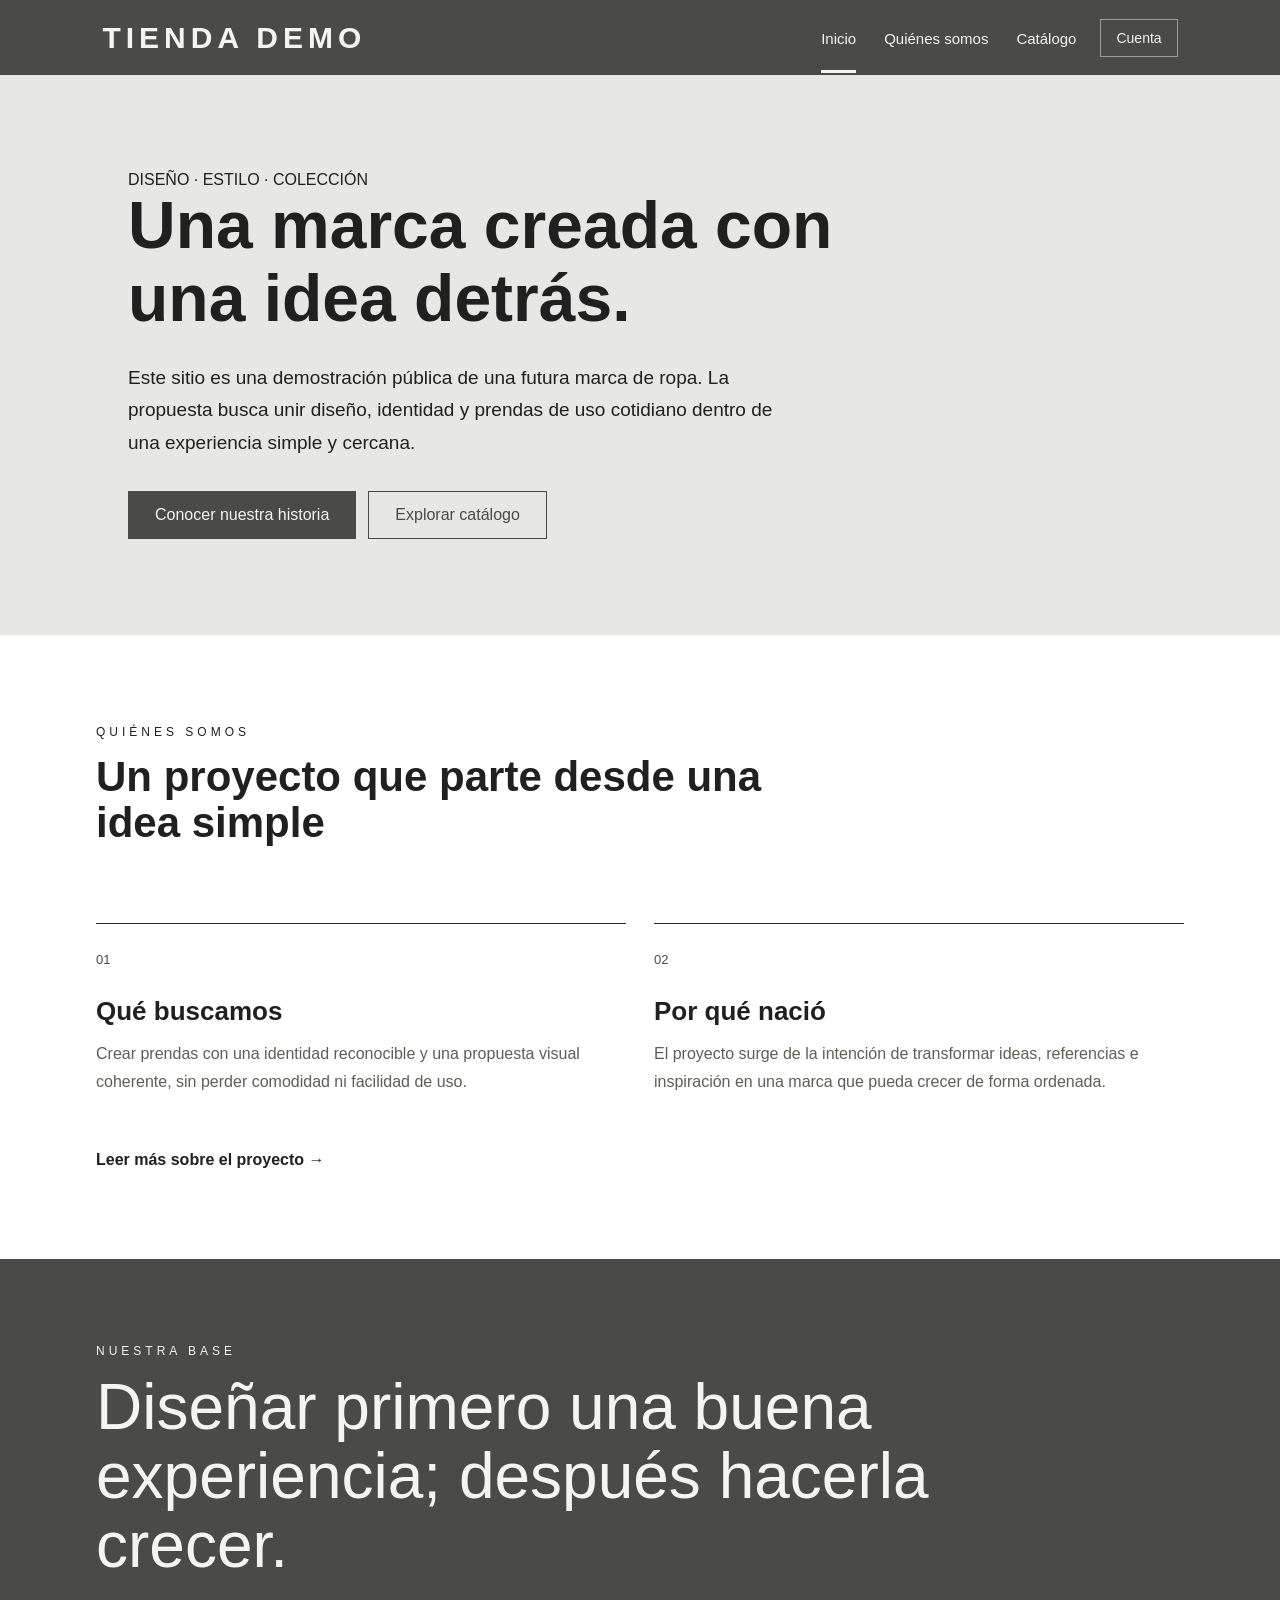
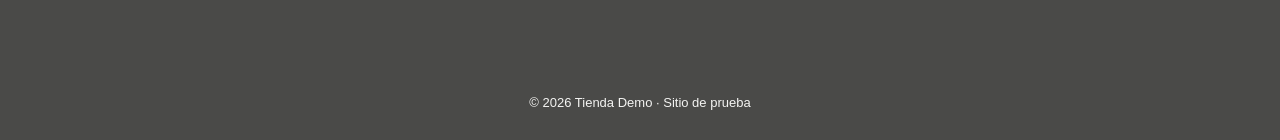
==== index.html @ c6c9c7ad "Initial commit" ====
<!DOCTYPE html>
<html lang="es">
<head>
    <meta charset="UTF-8">
    <meta name="viewport" content="width=device-width, initial-scale=1.0">
    <title>Tienda Demo | Inicio</title>
    <link rel="stylesheet" href="css/styles.css?v=20260929-3">
</head>
<body>

    <header class="header">
        <a class="logo" href="index.html">TIENDA DEMO</a>

        <div class="header-derecha">
            <nav class="nav" aria-label="Menú principal">
            <a class="activo" href="index.html">Inicio</a>
            <a href="html/quienes-somos.html">Quiénes somos</a>
            <a href="html/catalogo.html">Catálogo</a>
        </nav>

            <a class="cuenta-link" href="html/cuenta.html">Cuenta</a>
        </div>
    </header>

    <main>
        <section class="hero hero-inicio">
            <div class="hero-contenido">
                <p class="subtitulo">DISEÑO · ESTILO · COLECCIÓN</p>

                <h1>Una marca creada con una idea detrás.</h1>

                <p class="descripcion">
                    Este sitio es una demostración pública de una futura marca de ropa.
                    La propuesta busca unir diseño, identidad y prendas de uso cotidiano
                    dentro de una experiencia simple y cercana.
                </p>

                <div class="acciones-hero">
                    <a class="boton" href="html/quienes-somos.html">Conocer nuestra historia</a>
                    <a class="boton boton-secundario" href="html/catalogo.html">Explorar catálogo</a>
                </div>
            </div>
        </section>

        <section class="seccion-pagina fondo-blanco">
            <div class="contenedor historia-resumen">
                <div class="historia-intro">
                    <p class="titulo-pequeno">QUIÉNES SOMOS</p>
                    <h2>Un proyecto que parte desde una idea simple</h2>
                </div>

                <div class="historia-columnas">
                    <article class="historia-bloque">
                        <span class="numero-bloque">01</span>
                        <h3>Qué buscamos</h3>
                        <p>
                            Crear prendas con una identidad reconocible y una propuesta visual
                            coherente, sin perder comodidad ni facilidad de uso.
                        </p>
                    </article>

                    <article class="historia-bloque">
                        <span class="numero-bloque">02</span>
                        <h3>Por qué nació</h3>
                        <p>
                            El proyecto surge de la intención de transformar ideas, referencias
                            e inspiración en una marca que pueda crecer de forma ordenada.
                        </p>
                    </article>
                </div>

                <a class="enlace-texto" href="html/quienes-somos.html">
                    Leer más sobre el proyecto <span aria-hidden="true">→</span>
                </a>
            </div>
        </section>

        <section class="manifiesto">
            <div class="contenedor manifiesto-contenido">
                <p class="titulo-pequeno">NUESTRA BASE</p>
                <p class="manifiesto-frase">
                    Diseñar primero una buena experiencia; después hacerla crecer.
                </p>
            </div>
        </section>
    </main>

    <footer>
        <p>© 2026 Tienda Demo · Sitio de prueba</p>
    </footer>

</body>
</html>
---- css/styles.css ----
:root {
    --fondo: #F4F4F2;
    --blanco: #FFFFFF;
    --texto: #202020;
    --negro: #2A2A2A;
    --gris-claro: #E7E7E5;
    --gris-medio: #D8D8D5;
    --gris: #777774;
    --borde: #C9C9C6;
    --radio: 10px;

    /* Paleta neutra general */
    --rosa: #E7E7E5;
    --crema: #F4F4F2;
    --celeste: #D8D8D5;
    --gris-calido: #C9C9C6;
    --verde-salvia: #E1E1DE;
    --gris-oscuro: #4A4A48;
    --gris-suave: #EFEFED;
}

* {
    margin: 0;
    padding: 0;
    box-sizing: border-box;
}

html {
    scroll-behavior: smooth;
}

body {
    font-family: Arial, Helvetica, sans-serif;
    background: var(--fondo);
    color: var(--texto);
}

body.producto-abierto {
    overflow: hidden;
}

button,
input,
select,
textarea {
    font: inherit;
}

/* HEADER */
.header {
    min-height: 75px;
    display: flex;
    justify-content: space-between;
    align-items: center;
    gap: 30px;
    padding: 0 8%;
    background: var(--negro);
    color: white;
}

.logo {
    color: white;
    text-decoration: none;
    font-size: 30px;
    font-weight: 700;
    letter-spacing: 5px;
}

.nav {
    display: flex;
    gap: 28px;
    flex-wrap: wrap;
}

.nav a {
    color: white;
    text-decoration: none;
    font-size: 15px;
    padding: 27px 0 23px;
    border-bottom: 3px solid transparent;
}

.nav a:hover,
.nav a.activo {
    border-bottom-color: white;
}

/* COMUNES */
.contenedor {
    width: 85%;
    max-width: 1200px;
    margin: 0 auto;
}

.titulo-pequeno {
    font-size: 12px;
    letter-spacing: 4px;
    margin-bottom: 15px;
}

h1,
h2,
h3 {
    line-height: 1.1;
}

h2 {
    font-size: 42px;
    margin-bottom: 22px;
}

.texto-intro {
    max-width: 720px;
    font-size: 18px;
    line-height: 1.65;
    color: #454545;
}

.seccion-pagina {
    padding: 90px 0;
}

.fondo-blanco {
    background: white;
}

/* INICIO */
.hero {
    min-height: 620px;
    display: flex;
    align-items: center;
    padding: 70px 10%;
    background: var(--gris-claro);
}

.hero-inicio {
    min-height: 560px;
}

.hero-contenido {
    max-width: 760px;
}

.hero h1 {
    max-width: 780px;
    font-size: 66px;
    margin-bottom: 28px;
}

.descripcion {
    max-width: 650px;
    font-size: 19px;
    line-height: 1.7;
    margin-bottom: 32px;
}

.acciones-hero {
    display: flex;
    gap: 12px;
    flex-wrap: wrap;
}

.boton {
    display: inline-block;
    border: 1px solid var(--negro);
    background: var(--negro);
    color: white;
    text-decoration: none;
    padding: 14px 26px;
    cursor: pointer;
}

.boton:hover {
    background: #333;
}

.boton-secundario {
    background: transparent;
    color: var(--negro);
}

.boton-secundario:hover {
    color: white;
}

.historia-resumen {
    display: grid;
    gap: 55px;
}

.historia-intro {
    max-width: 720px;
}

.historia-columnas {
    display: grid;
    grid-template-columns: repeat(2, 1fr);
    gap: 28px;
}

.historia-bloque {
    padding-top: 26px;
    border-top: 1px solid var(--negro);
}

.numero-bloque {
    display: inline-block;
    margin-bottom: 30px;
    color: var(--gris);
    font-size: 13px;
}

.historia-bloque h3 {
    font-size: 26px;
    margin-bottom: 14px;
}

.historia-bloque p {
    max-width: 500px;
    line-height: 1.75;
    color: #4e4e4e;
}

.enlace-texto {
    width: fit-content;
    color: var(--texto);
    text-decoration: none;
    font-weight: 700;
}

.enlace-texto:hover {
    text-decoration: underline;
}

.manifiesto {
    background: var(--negro);
    color: white;
    padding: 85px 0;
}

.manifiesto-frase {
    max-width: 900px;
    font-size: clamp(34px, 5vw, 66px);
    line-height: 1.08;
}

/* CABECERAS */
.pagina-encabezado {
    padding: 105px 0 85px;
    background: var(--gris-claro);
}

.pagina-encabezado h1 {
    font-size: 62px;
    margin-bottom: 20px;
}

.catalogo-encabezado {
    padding-bottom: 65px;
}

.pagina-moda {
    background: #e2dfd6;
}

/* QUIENES SOMOS */
.contenido-texto {
    max-width: 900px;
}

.contenido-texto p {
    font-size: 18px;
    line-height: 1.8;
    margin-bottom: 20px;
}

.valores-grid {
    display: grid;
    grid-template-columns: repeat(4, 1fr);
    gap: 20px;
    margin-top: 40px;
}

.valor-card {
    background: white;
    padding: 28px;
    border: 1px solid var(--borde);
}

.valor-card h3 {
    font-size: 22px;
    margin-bottom: 12px;
}

.valor-card p {
    line-height: 1.6;
    color: #555;
}

/* CARRUSEL MODA */
.carrusel-moda {
    padding: 70px 0 85px;
    background: #eceae3;
    border-bottom: 1px solid var(--borde);
}

.carrusel-titulo {
    display: flex;
    align-items: end;
    justify-content: space-between;
    gap: 30px;
    margin-bottom: 34px;
}

.carrusel-titulo h2 {
    margin-bottom: 0;
}

.carrusel-controles {
    display: flex;
    gap: 8px;
}

.carrusel-flecha {
    width: 48px;
    height: 48px;
    border: 1px solid var(--negro);
    background: transparent;
    cursor: pointer;
    font-size: 21px;
}

.carrusel-flecha:hover {
    background: var(--negro);
    color: white;
}

.carrusel-producto {
    overflow: hidden;
}

.slide-moda {
    display: grid;
    grid-template-columns: 1.35fr 1fr;
    min-height: 390px;
    background: white;
    border: 1px solid var(--borde);
}

.slide-moda-imagen {
    min-height: 390px;
    background: var(--gris-medio);
}

.slide-moda-imagen img,
.slide-moda-imagen .imagen-placeholder {
    width: 100%;
    height: 100%;
    min-height: 390px;
    object-fit: cover;
}

.slide-moda-info {
    padding: 48px;
    display: flex;
    flex-direction: column;
    justify-content: center;
}

.slide-moda-info h3 {
    font-size: 38px;
    margin-bottom: 16px;
}

.slide-moda-info > p:not(.precio):not(.slide-contador) {
    line-height: 1.7;
    color: #555;
    margin-bottom: 22px;
}

.slide-contador {
    margin-bottom: 20px;
    color: var(--gris);
    font-size: 13px;
    letter-spacing: 2px;
}

.boton-slide {
    width: fit-content;
    min-width: 170px;
}

.carrusel-indicadores {
    display: flex;
    gap: 7px;
    margin-top: 18px;
}

.carrusel-indicadores span {
    width: 26px;
    height: 3px;
    background: #c2bfb6;
}

.carrusel-indicadores span.activo {
    background: var(--negro);
}

/* CATÁLOGO POR SECCIONES */
.catalogo-secciones {
    background: var(--fondo);
}

.catalogo-grupo + .catalogo-grupo {
    margin-top: 95px;
}

.catalogo-grupo-cabecera {
    display: flex;
    align-items: end;
    justify-content: space-between;
    gap: 20px;
    padding-bottom: 18px;
    border-bottom: 1px solid #bdb9ae;
}

.catalogo-grupo-cabecera h2 {
    margin-bottom: 0;
}

.cantidad-productos {
    color: var(--gris);
    font-size: 14px;
}

/* PRODUCTOS */
.productos {
    display: grid;
    grid-template-columns: repeat(3, 1fr);
    gap: 28px;
    margin-top: 38px;
}

.producto {
    min-width: 0;
    background: white;
    border: 1px solid var(--borde);
    display: flex;
    flex-direction: column;
}

.imagen-producto {
    height: 320px;
    display: flex;
    align-items: center;
    justify-content: center;
    background: var(--gris-medio);
    color: var(--gris);
    overflow: hidden;
}

.imagen-producto img {
    width: 100%;
    height: 100%;
    object-fit: cover;
}

.imagen-placeholder {
    display: flex;
    justify-content: center;
    align-items: center;
    color: var(--gris);
    background: var(--gris-medio);
}

.producto-info {
    padding: 23px;
    display: flex;
    flex-direction: column;
    flex: 1;
}

.etiquetas-producto {
    display: flex;
    flex-wrap: wrap;
    gap: 7px;
    margin-bottom: 12px;
}

.etiquetas-producto span {
    font-size: 12px;
    color: var(--gris);
}

.producto h3 {
    font-size: 22px;
    margin-bottom: 12px;
}

.descripcion-producto {
    line-height: 1.55;
    color: #555;
    margin-bottom: 18px;
}

.precio {
    font-size: 21px;
    font-weight: 700;
    margin-top: auto;
}

.stock {
    font-size: 13px;
    margin-top: 8px;
}

.stock.disponible {
    color: #3e6635;
}

.stock.agotado {
    color: #8b2c2c;
}

.boton-producto {
    width: 100%;
    margin-top: 18px;
    padding: 12px;
    border: none;
    background: var(--negro);
    color: white;
    cursor: pointer;
}

.boton-producto:hover {
    background: #333;
}

.mensaje-vacio {
    padding: 30px;
    background: white;
}

/* DETALLE A PANTALLA COMPLETA */
.modal-producto {
    width: 100vw;
    max-width: none;
    height: 100dvh;
    max-height: none;
    margin: 0;
    padding: 0;
    border: none;
    background: white;
    overflow-y: auto;
}

.modal-producto::backdrop {
    background: white;
}

.detalle-barra {
    position: sticky;
    top: 0;
    z-index: 20;
    display: flex;
    align-items: center;
    min-height: 72px;
    padding: 0 6%;
    background: rgba(255, 255, 255, 0.96);
    border-bottom: 1px solid var(--borde);
    backdrop-filter: blur(10px);
}

.volver-producto {
    display: inline-flex;
    align-items: center;
    gap: 10px;
    border: none;
    background: transparent;
    cursor: pointer;
    font-weight: 700;
    font-size: 15px;
}

.volver-producto span {
    font-size: 24px;
}

.detalle-producto-pantalla {
    display: grid;
    grid-template-columns: minmax(0, 1.05fr) minmax(420px, 0.95fr);
    min-height: calc(100dvh - 72px);
}

.detalle-imagen {
    min-height: calc(100dvh - 72px);
    background: var(--gris-medio);
}

.detalle-imagen img,
.detalle-imagen .imagen-placeholder {
    width: 100%;
    height: 100%;
    min-height: calc(100dvh - 72px);
    object-fit: cover;
}

.detalle-informacion {
    padding: 60px clamp(35px, 5vw, 80px) 90px;
}

.detalle-informacion > h1 {
    font-size: clamp(42px, 5vw, 68px);
    margin-bottom: 16px;
}

.precio-modal {
    font-size: 28px;
    font-weight: 700;
    margin-bottom: 24px;
}

.descripcion-completa {
    max-width: 640px;
    line-height: 1.75;
    font-size: 18px;
}

.separador {
    height: 1px;
    background: var(--borde);
    margin: 38px 0;
}

/* SOLICITUD DE PRENDA */
.bloque-solicitud h2,
.seccion-resenas h2 {
    font-size: 30px;
    margin-bottom: 10px;
}

.texto-ayuda {
    color: #555;
    line-height: 1.6;
    margin-bottom: 20px;
}

.tallas-selector {
    display: grid;
    grid-template-columns: repeat(2, 1fr);
    gap: 10px;
}

.talla-selector {
    min-height: 62px;
    padding: 12px 14px;
    border: 1px solid var(--borde);
    background: white;
    display: flex;
    justify-content: space-between;
    align-items: center;
    gap: 15px;
    cursor: pointer;
}

.talla-selector:hover:not(:disabled),
.talla-selector.seleccionada {
    border-color: var(--negro);
    background: var(--negro);
    color: white;
}

.talla-selector.agotada {
    opacity: 0.4;
    cursor: not-allowed;
}

.cantidad-solicitud {
    margin-top: 20px;
    display: flex;
    align-items: center;
    gap: 18px;
}

.cantidad-solicitud input {
    width: 90px;
    padding: 10px 12px;
    border: 1px solid #bbb;
}

.stock-modal {
    margin-top: 16px;
    color: #555;
}

.boton-solicitud {
    width: 100%;
    margin-top: 22px;
    padding: 15px;
    border: none;
    background: var(--negro);
    color: white;
    font-weight: 700;
    cursor: pointer;
}

.boton-solicitud:disabled {
    opacity: 0.45;
    cursor: not-allowed;
}

.mensaje-solicitud {
    margin-top: 14px;
    line-height: 1.55;
}

.mensaje-solicitud.error {
    color: #8b2c2c;
}

.mensaje-solicitud.exito {
    padding: 14px;
    background: #f1f0ea;
}

/* RESEÑAS */
.lista-resenas {
    display: grid;
    gap: 12px;
    margin: 22px 0 30px;
}

.resena {
    background: var(--fondo);
    padding: 16px;
}

.resena-cabecera {
    display: flex;
    justify-content: space-between;
    gap: 15px;
    margin-bottom: 8px;
}

.estrellas {
    display: block;
    font-size: 13px;
    margin-top: 3px;
}

.resena p {
    line-height: 1.5;
    margin-bottom: 7px;
}

.resena small,
.sin-resenas {
    color: var(--gris);
}

.form-resena {
    display: grid;
    gap: 9px;
}

.form-resena h3 {
    font-size: 22px;
    margin-bottom: 8px;
}

.form-resena input,
.form-resena select,
.form-resena textarea {
    width: 100%;
    padding: 11px;
    border: 1px solid #bbb;
    background: white;
}

.form-resena textarea {
    min-height: 110px;
    resize: vertical;
}

.boton-guardar-resena {
    margin-top: 6px;
    padding: 12px;
    border: none;
    background: var(--negro);
    color: white;
    cursor: pointer;
}

/* FOOTER */
footer {
    padding: 30px;
    text-align: center;
    background: var(--negro);
    color: #aaa;
    font-size: 13px;
}

/* TABLET */
@media (max-width: 950px) {
    .productos {
        grid-template-columns: repeat(2, 1fr);
    }

    .valores-grid {
        grid-template-columns: repeat(2, 1fr);
    }

    .slide-moda {
        grid-template-columns: 1fr;
    }

    .slide-moda-imagen,
    .slide-moda-imagen img,
    .slide-moda-imagen .imagen-placeholder {
        min-height: 330px;
    }

    .detalle-producto-pantalla {
        grid-template-columns: 1fr;
    }

    .detalle-imagen,
    .detalle-imagen img,
    .detalle-imagen .imagen-placeholder {
        min-height: 55vh;
        height: 55vh;
    }
}

/* CELULAR */
@media (max-width: 700px) {
    .header {
        padding: 18px 6%;
        flex-direction: column;
        align-items: flex-start;
    }

    .nav {
        gap: 15px;
    }

    .nav a {
        padding: 5px 0;
        font-size: 13px;
    }

    .hero {
        min-height: 500px;
        padding: 60px 7%;
    }

    .hero h1,
    .pagina-encabezado h1 {
        font-size: 42px;
    }

    h2 {
        font-size: 32px;
    }

    .historia-columnas,
    .productos,
    .valores-grid,
    .tallas-selector {
        grid-template-columns: 1fr;
    }

    .carrusel-titulo,
    .catalogo-grupo-cabecera {
        align-items: flex-start;
        flex-direction: column;
    }

    .slide-moda-info {
        padding: 30px 24px;
    }

    .slide-moda-info h3 {
        font-size: 32px;
    }

    .detalle-barra {
        padding: 0 5%;
    }

    .detalle-informacion {
        padding: 35px 24px 70px;
    }

    .detalle-informacion > h1 {
        font-size: 40px;
    }
}


/* =====================================================
   CATÁLOGO V2
   Buscador + carruseles por categoría
===================================================== */

[hidden] {
    display: none !important;
}

.catalogo-busqueda {
    padding: 42px 0;
    background: white;
    border-bottom: 1px solid var(--borde);
}

.buscador-label {
    display: block;
    margin-bottom: 12px;
    font-size: 13px;
    font-weight: 700;
    letter-spacing: 0.04em;
}

.buscador-caja {
    position: relative;
    display: flex;
    align-items: center;
    width: min(760px, 100%);
}

.buscador-icono {
    position: absolute;
    left: 18px;
    color: var(--gris);
    font-size: 23px;
    pointer-events: none;
}

#buscador-catalogo {
    width: 100%;
    min-height: 54px;
    padding: 0 52px 0 52px;
    border: 1px solid #aaa79f;
    background: #fafafa;
    outline: none;
    font-size: 16px;
}

#buscador-catalogo:focus {
    border-color: var(--negro);
    background: white;
}

.limpiar-busqueda {
    position: absolute;
    right: 10px;
    width: 36px;
    height: 36px;
    border: none;
    background: transparent;
    cursor: pointer;
    font-size: 23px;
}

.estado-busqueda {
    min-height: 20px;
    margin-top: 10px;
    color: var(--gris);
    font-size: 13px;
}

.resultados-busqueda {
    background: var(--fondo);
}

.resultados-cabecera h2 {
    margin-bottom: 0;
}

.catalogo-grupo-cabecera {
    align-items: center;
}

.catalogo-grupo-acciones {
    display: flex;
    align-items: center;
    gap: 14px;
    flex-wrap: wrap;
    justify-content: flex-end;
}

.ver-todo-seccion {
    border: none;
    background: transparent;
    cursor: pointer;
    text-decoration: underline;
    text-underline-offset: 4px;
    font-weight: 700;
}

.controles-seccion {
    display: flex;
    gap: 7px;
}

.seccion-flecha {
    width: 42px;
    height: 42px;
    border: 1px solid var(--negro);
    background: white;
    cursor: pointer;
    font-size: 18px;
}

.seccion-flecha:hover {
    background: var(--negro);
    color: white;
}

.productos-seccion .producto {
    animation: entrada-producto 0.35s ease;
}

@keyframes entrada-producto {
    from {
        opacity: 0;
        transform: translateX(12px);
    }

    to {
        opacity: 1;
        transform: translateX(0);
    }
}

@media (max-width: 700px) {
    .catalogo-busqueda {
        padding: 28px 0;
    }

    .catalogo-grupo-acciones {
        width: 100%;
        justify-content: space-between;
    }

    .productos-seccion {
        grid-template-columns: 1fr;
    }
}


/* =====================================================
   PÁGINA DE CATEGORÍA
===================================================== */

.categoria-barra-sticky {
    position: sticky;
    top: 0;
    z-index: 35;
    padding: 14px 0;
    background: rgba(255, 255, 255, 0.96);
    border-bottom: 1px solid var(--borde);
    backdrop-filter: blur(10px);
}

.categoria-barra-contenido {
    display: grid;
    grid-template-columns: auto minmax(220px, 1fr) auto;
    align-items: center;
    gap: 18px;
}

.categoria-volver {
    color: var(--texto);
    text-decoration: none;
    font-weight: 700;
    white-space: nowrap;
}

.categoria-buscador {
    position: relative;
    width: 100%;
}

.categoria-buscador .buscador-icono {
    top: 50%;
    transform: translateY(-50%);
}

#buscador-categoria {
    width: 100%;
    min-height: 48px;
    padding: 0 50px 0 50px;
    border: 1px solid #aaa79f;
    background: #fafafa;
    outline: none;
}

#buscador-categoria:focus {
    border-color: var(--negro);
    background: white;
}

.boton-alternar-filtros {
    min-height: 46px;
    padding: 0 17px;
    border: 1px solid var(--negro);
    background: white;
    cursor: pointer;
    white-space: nowrap;
}

.boton-alternar-filtros:hover {
    background: var(--negro);
    color: white;
}

.categoria-cabecera {
    padding: 58px 0 34px;
    background: #eceae3;
    border-bottom: 1px solid var(--borde);
}

.categoria-miga {
    margin-bottom: 28px;
    color: var(--gris);
    font-size: 13px;
}

.categoria-titulo-fila {
    display: flex;
    align-items: end;
    justify-content: space-between;
    gap: 30px;
}

.categoria-titulo-fila h1 {
    font-size: clamp(44px, 6vw, 72px);
}

.cantidad-resultados {
    color: var(--gris);
    white-space: nowrap;
}

.categoria-contenido {
    padding: 42px 0 90px;
}

.categoria-layout {
    display: grid;
    grid-template-columns: 260px minmax(0, 1fr);
    gap: 42px;
    align-items: start;
    transition: grid-template-columns 0.25s ease;
}

.panel-filtros {
    position: sticky;
    top: 92px;
    align-self: start;
    overflow: hidden;
    opacity: 1;
    transition:
        opacity 0.2s ease,
        transform 0.25s ease;
}

.pagina-categoria.filtros-ocultos .categoria-layout {
    grid-template-columns: 0 minmax(0, 1fr);
}

.pagina-categoria.filtros-ocultos .panel-filtros {
    opacity: 0;
    pointer-events: none;
    transform: translateX(-18px);
}

.filtro-bloque {
    padding: 22px 0;
    border-bottom: 1px solid var(--borde);
}

.filtro-bloque:first-child {
    padding-top: 0;
}

.filtro-bloque h2 {
    margin-bottom: 16px;
    font-size: 18px;
}

.filtro-categorias {
    display: grid;
    gap: 4px;
}

.filtro-categoria-link {
    display: flex;
    justify-content: space-between;
    padding: 9px 10px;
    color: #444;
    text-decoration: none;
}

.filtro-categoria-link:hover,
.filtro-categoria-link.activa {
    background: #e8e5dc;
    color: var(--negro);
    font-weight: 700;
}

.filtro-estilos {
    display: grid;
    gap: 4px;
}

.filtro-check {
    display: flex;
    align-items: center;
    gap: 10px;
    min-height: 38px;
    cursor: pointer;
}

.filtro-check input {
    width: 17px;
    height: 17px;
    accent-color: var(--negro);
}

.filtro-vacio {
    color: var(--gris);
    font-size: 13px;
    line-height: 1.5;
}

.categoria-resultados {
    min-width: 0;
}

.productos-categoria {
    grid-template-columns: repeat(3, minmax(0, 1fr));
    margin-top: 0;
}

.ver-todo-seccion {
    color: var(--texto);
}

@media (min-width: 1200px) {
    .productos-categoria {
        grid-template-columns: repeat(3, minmax(0, 1fr));
    }

    .pagina-categoria .contenedor {
        width: 92%;
        max-width: 1450px;
    }

    .categoria-layout {
        grid-template-columns: 230px minmax(0, 1fr);
        gap: 34px;
    }
}

@media (max-width: 950px) {
    .categoria-layout {
        grid-template-columns: 220px minmax(0, 1fr);
        gap: 24px;
    }

    .productos-categoria {
        grid-template-columns: repeat(2, minmax(0, 1fr));
    }
}

@media (max-width: 700px) {
    .categoria-barra-contenido {
        grid-template-columns: auto 1fr;
    }

    .categoria-volver {
        grid-column: 1 / 2;
    }

    .boton-alternar-filtros {
        grid-column: 2 / 3;
        justify-self: end;
    }

    .categoria-buscador {
        grid-column: 1 / -1;
        grid-row: 2;
    }

    .categoria-titulo-fila {
        align-items: flex-start;
        flex-direction: column;
    }

    .categoria-layout,
    .pagina-categoria.filtros-ocultos .categoria-layout {
        grid-template-columns: 1fr;
    }

    .panel-filtros {
        position: static;
        top: auto;
        padding: 18px;
        background: white;
        border: 1px solid var(--borde);
    }

    .pagina-categoria.filtros-ocultos .panel-filtros {
        display: none;
    }

    .productos-categoria {
        grid-template-columns: 1fr;
    }
}


/* =====================================================
   FICHA DE PRODUCTO V2
   Imagen limitada + información lateral + opiniones abajo
===================================================== */

.detalle-producto-pantalla {
    display: block;
    min-height: calc(100dvh - 72px);
}

.detalle-principal {
    width: min(1180px, 90%);
    margin: 0 auto;
    display: grid;
    grid-template-columns: minmax(0, 560px) minmax(360px, 1fr);
    gap: 58px;
    align-items: start;
    padding: 44px 0 62px;
}

.galeria-producto {
    min-width: 0;
}

.galeria-principal {
    position: relative;
    width: 100%;
    aspect-ratio: 4 / 5;
    max-height: 620px;
    overflow: hidden;
    display: flex;
    align-items: center;
    justify-content: center;
    background: #f0eee8;
    border: 1px solid var(--borde);
}

.galeria-principal img {
    width: 100%;
    height: 100%;
    object-fit: contain;
    display: block;
}

.galeria-principal .imagen-placeholder {
    width: 100%;
    height: 100%;
    min-height: 0;
}

.galeria-flecha {
    position: absolute;
    top: 50%;
    transform: translateY(-50%);
    width: 44px;
    height: 44px;
    border: 1px solid rgba(17, 17, 17, 0.2);
    border-radius: 50%;
    background: rgba(255, 255, 255, 0.9);
    cursor: pointer;
    font-size: 19px;
}

.galeria-flecha:hover {
    background: var(--negro);
    color: white;
}

.galeria-anterior {
    left: 14px;
}

.galeria-siguiente {
    right: 14px;
}

.galeria-miniaturas {
    display: flex;
    gap: 10px;
    margin-top: 12px;
    overflow-x: auto;
    padding-bottom: 4px;
}

.miniatura-producto {
    flex: 0 0 78px;
    width: 78px;
    height: 92px;
    padding: 0;
    border: 1px solid var(--borde);
    background: white;
    cursor: pointer;
    overflow: hidden;
}

.miniatura-producto img {
    width: 100%;
    height: 100%;
    object-fit: cover;
}

.miniatura-producto.activa {
    border: 2px solid var(--negro);
}

.detalle-principal .detalle-informacion {
    padding: 8px 0 0;
}

.detalle-principal .detalle-informacion > h1 {
    font-size: clamp(38px, 4vw, 56px);
}

.detalle-principal .descripcion-completa {
    max-width: 560px;
}

.detalle-resenas {
    width: min(980px, 90%);
    margin: 0 auto;
    padding: 54px 0 90px;
    border-top: 1px solid var(--borde);
}

.detalle-resenas .cabecera-resenas {
    margin-bottom: 24px;
}

.detalle-resenas .form-resena {
    max-width: 760px;
}

@media (max-width: 950px) {
    .detalle-principal {
        width: min(760px, 90%);
        grid-template-columns: 1fr;
        gap: 34px;
    }

    .galeria-principal {
        max-height: 680px;
    }

    .detalle-principal .detalle-informacion {
        padding: 0;
    }
}

@media (max-width: 700px) {
    .detalle-principal {
        width: 92%;
        padding-top: 24px;
    }

    .galeria-principal {
        max-height: none;
    }

    .galeria-flecha {
        width: 40px;
        height: 40px;
    }

    .detalle-resenas {
        width: 92%;
        padding-top: 38px;
    }

    .miniatura-producto {
        flex-basis: 66px;
        width: 66px;
        height: 78px;
    }
}


/* =====================================================
   CATÁLOGO V3 - BÚSQUEDA STICKY Y FILTROS GLOBALES
===================================================== */

.catalogo-control-sticky {
    position: sticky;
    top: 0;
    z-index: 45;
    padding: 14px 0 10px;
    background: rgba(255, 255, 255, 0.97);
    border-bottom: 1px solid var(--borde);
    backdrop-filter: blur(12px);
}

.catalogo-control-fila {
    display: grid;
    grid-template-columns: minmax(0, 1fr) auto;
    gap: 12px;
    align-items: center;
}

.catalogo-control-fila .buscador-caja {
    width: 100%;
    max-width: none;
}

.buscador-catalogo-grande {
    min-width: 0;
}

#buscador-catalogo {
    min-height: 52px;
    background: white;
}

.boton-filtros-catalogo {
    min-height: 52px;
    padding: 0 22px;
    border: 1px solid var(--negro);
    background: white;
    color: var(--texto);
    cursor: pointer;
    font-weight: 700;
    white-space: nowrap;
}

.boton-filtros-catalogo:hover,
.boton-filtros-catalogo[aria-expanded="true"] {
    background: var(--negro);
    color: white;
}

.catalogo-control-sticky .estado-busqueda {
    margin: 8px 0 0;
    min-height: 0;
}

.filtros-catalogo-panel {
    max-height: min(52vh, 460px);
    overflow-y: auto;
    margin-top: 12px;
    padding: 18px 4px 8px;
    border-top: 1px solid var(--borde);
}

.filtros-catalogo-grid {
    display: grid;
    grid-template-columns: repeat(3, minmax(0, 1fr));
    gap: 28px;
}

.filtro-bloque-catalogo h3 {
    margin-bottom: 12px;
    font-size: 16px;
}

.filtros-check-lista {
    display: grid;
    gap: 3px;
}

.filtros-catalogo-pie {
    display: flex;
    justify-content: flex-end;
    margin-top: 16px;
    padding-top: 14px;
    border-top: 1px solid var(--borde);
}

.limpiar-filtros-catalogo {
    border: none;
    background: transparent;
    cursor: pointer;
    font-weight: 700;
    text-decoration: underline;
    text-underline-offset: 4px;
}

.resultados-busqueda {
    min-height: 420px;
}

@media (max-width: 700px) {
    .catalogo-control-sticky {
        padding: 10px 0 8px;
    }

    .catalogo-control-fila {
        grid-template-columns: minmax(0, 1fr) auto;
        gap: 8px;
    }

    #buscador-catalogo {
        min-height: 48px;
        padding-left: 44px;
        padding-right: 42px;
        font-size: 15px;
    }

    .catalogo-control-fila .buscador-icono {
        left: 14px;
        font-size: 20px;
    }

    .boton-filtros-catalogo {
        min-height: 48px;
        padding: 0 13px;
        font-size: 13px;
    }

    .filtros-catalogo-panel {
        max-height: 58vh;
        margin-top: 8px;
        padding-top: 12px;
    }

    .filtros-catalogo-grid {
        grid-template-columns: 1fr;
        gap: 18px;
    }

    .filtro-bloque-catalogo {
        padding-bottom: 14px;
        border-bottom: 1px solid var(--borde);
    }

    .filtros-catalogo-pie {
        justify-content: flex-start;
    }

    .resultados-busqueda {
        padding-top: 52px;
    }
}

@media (max-width: 430px) {
    .catalogo-control-fila {
        grid-template-columns: 1fr;
    }

    .boton-filtros-catalogo {
        width: 100%;
    }
}


/* =====================================================
   CARRUSEL DE SECCIONES EN MÓVIL
===================================================== */

@media (max-width: 700px) {
    .catalogo-grupo {
        overflow: hidden;
    }

    .catalogo-grupo-cabecera {
        gap: 16px;
    }

    .catalogo-grupo-acciones {
        display: flex;
        align-items: center;
        justify-content: space-between;
        gap: 12px;
    }

    .productos-seccion {
        display: grid;
        grid-template-columns: minmax(0, 1fr);
        gap: 0;
        width: 100%;
        margin-top: 24px;
    }

    .productos-seccion .producto {
        width: 100%;
        max-width: 100%;
        margin: 0;
    }

    .productos-seccion .imagen-producto {
        height: auto;
        aspect-ratio: 4 / 5;
    }

    .productos-seccion .imagen-producto img {
        object-fit: contain;
        background: white;
    }

    .controles-seccion {
        flex-shrink: 0;
    }

    .seccion-flecha {
        width: 46px;
        height: 46px;
    }
}


/* =====================================================
   CATEGORÍA V2 - FILTROS STICKY RESPONSIVOS
===================================================== */

.host-filtros-movil {
    display: none;
}

.ancla-filtros-desktop {
    min-width: 0;
}

.panel-filtros {
    max-height: calc(100vh - 110px);
    overflow-y: auto;
    padding-right: 6px;
}

@media (min-width: 701px) {
    .host-filtros-movil {
        display: none !important;
    }

    .ancla-filtros-desktop {
        display: block;
    }

    .pagina-categoria.filtros-ocultos .ancla-filtros-desktop {
        overflow: hidden;
    }
}

@media (max-width: 700px) {
    .categoria-barra-sticky {
        position: sticky;
        top: 0;
        z-index: 60;
        padding: 10px 0 8px;
        background: rgba(255, 255, 255, 0.98);
        backdrop-filter: blur(12px);
    }

    .categoria-barra-contenido {
        grid-template-columns: minmax(0, 1fr) auto;
        gap: 10px;
    }

    .categoria-volver {
        grid-column: 1 / 2;
        grid-row: 1;
        align-self: center;
    }

    .boton-alternar-filtros {
        grid-column: 2 / 3;
        grid-row: 1;
        justify-self: end;
        min-height: 44px;
        padding: 0 14px;
        font-size: 14px;
    }

    .categoria-buscador {
        grid-column: 1 / -1;
        grid-row: 2;
    }

    #buscador-categoria {
        min-height: 48px;
        padding-left: 44px;
        padding-right: 42px;
        font-size: 15px;
    }

    .categoria-buscador .buscador-icono {
        left: 14px;
        font-size: 20px;
    }

    .host-filtros-movil {
        display: block;
    }

    .ancla-filtros-desktop {
        display: none;
    }

    .host-filtros-movil .panel-filtros {
        position: static;
        top: auto;
        max-height: min(55vh, 520px);
        overflow-y: auto;
        margin: 10px 0 2px;
        padding: 16px;
        background: white;
        border: 1px solid var(--borde);
        opacity: 1;
        transform: none;
        pointer-events: auto;
    }

    .pagina-categoria.filtros-ocultos .host-filtros-movil .panel-filtros {
        display: none;
    }

    .categoria-layout,
    .pagina-categoria.filtros-ocultos .categoria-layout {
        grid-template-columns: 1fr;
    }

    .categoria-contenido {
        padding-top: 28px;
    }

    .productos-categoria {
        grid-template-columns: 1fr;
    }
}


/* =====================================================
   PALETA GENERAL NEUTRA DEL PROTOTIPO
   Grises cálidos y fríos de bajo contraste cromático
===================================================== */

body {
    background: var(--crema);
    color: var(--texto);
}

.header {
    background: var(--gris-oscuro);
    color: var(--crema);
}

.logo,
.nav a {
    color: var(--crema);
}

.nav a:hover,
.nav a.activo {
    border-bottom-color: var(--crema);
}

.hero,
.pagina-encabezado {
    background: var(--rosa);
}

.pagina-moda,
.categoria-cabecera {
    background: var(--verde-salvia);
}

.fondo-blanco,
.valor-card,
.producto,
.slide-moda,
.mensaje-vacio,
.resena,
.form-resena input,
.form-resena select,
.form-resena textarea,
.talla-selector {
    background: #ffffff;
}

.manifiesto,
footer {
    background: var(--gris-oscuro);
    color: var(--crema);
}

footer {
    color: var(--crema);
}

.carrusel-moda {
    background: var(--celeste);
}

.catalogo-secciones,
.resultados-busqueda,
.categoria-contenido {
    background: var(--gris-suave);
}

.boton,
.boton-producto,
.boton-solicitud,
.boton-guardar-resena {
    background: var(--gris-oscuro);
    color: var(--crema);
    border-color: var(--gris-oscuro);
}

.boton:hover,
.boton-producto:hover,
.boton-solicitud:hover:not(:disabled),
.boton-guardar-resena:hover {
    background: var(--celeste);
    color: var(--texto);
    border-color: var(--celeste);
}

.boton-secundario {
    background: transparent;
    color: var(--gris-oscuro);
    border-color: var(--gris-oscuro);
}

.boton-secundario:hover {
    background: var(--verde-salvia);
    color: var(--texto);
    border-color: var(--verde-salvia);
}

.carrusel-flecha,
.seccion-flecha,
.boton-alternar-filtros,
.boton-filtros-catalogo {
    border-color: var(--gris-oscuro);
    background: #ffffff;
    color: var(--gris-oscuro);
}

.carrusel-flecha:hover,
.seccion-flecha:hover,
.boton-alternar-filtros:hover,
.boton-filtros-catalogo:hover,
.boton-filtros-catalogo[aria-expanded="true"] {
    background: var(--gris-oscuro);
    color: var(--crema);
}

.catalogo-control-sticky,
.categoria-barra-sticky,
.detalle-barra {
    background: rgba(227, 227, 227, 0.97);
    border-bottom-color: var(--gris-calido);
}

#buscador-catalogo,
#buscador-categoria {
    background: #ffffff;
    border-color: var(--gris-calido);
    color: var(--texto);
}

#buscador-catalogo:focus,
#buscador-categoria:focus {
    border-color: var(--gris-oscuro);
    background: #ffffff;
}

.filtros-catalogo-panel,
.host-filtros-movil .panel-filtros {
    background: var(--gris-suave);
}

.filtro-categoria-link:hover,
.filtro-categoria-link.activa {
    background: var(--verde-salvia);
    color: var(--texto);
}

.filtro-check input {
    accent-color: var(--gris-oscuro);
}

.catalogo-grupo-cabecera,
.filtro-bloque,
.filtro-bloque-catalogo,
.filtros-catalogo-pie,
.detalle-resenas,
.separador {
    border-color: var(--gris-calido);
}

.imagen-producto,
.imagen-placeholder,
.slide-moda-imagen,
.galeria-principal {
    background: #ffffff;
}

.etiquetas-producto span,
.slide-contador,
.numero-bloque,
.categoria-miga,
.cantidad-resultados,
.estado-busqueda,
.sin-resenas,
.resena small {
    color: var(--gris-oscuro);
}

.descripcion-producto,
.slide-moda-info > p:not(.precio):not(.slide-contador),
.texto-intro,
.texto-ayuda,
.descripcion-completa,
.historia-bloque p,
.valor-card p {
    color: #5F5D59;
}

.stock.disponible {
    color: #70775A;
}

.carrusel-indicadores span {
    background: var(--gris-calido);
}

.carrusel-indicadores span.activo {
    background: var(--gris-oscuro);
}

.talla-selector:hover:not(:disabled),
.talla-selector.seleccionada {
    background: var(--gris-oscuro);
    color: var(--crema);
    border-color: var(--gris-oscuro);
}

.galeria-flecha:hover {
    background: var(--gris-oscuro);
    color: var(--crema);
}

.mensaje-solicitud.exito {
    background: var(--verde-salvia);
    color: var(--texto);
}

@media (max-width: 700px) {
    .categoria-barra-sticky,
    .catalogo-control-sticky {
        background: rgba(227, 227, 227, 0.98);
    }
}


/* =====================================================
   TARJETAS CLICKEABLES Y GALERÍA 4 VISTAS
===================================================== */

.producto-clickeable {
    cursor: pointer;
    transition:
        transform 0.18s ease,
        box-shadow 0.18s ease,
        border-color 0.18s ease;
}

.producto-clickeable:hover {
    transform: translateY(-2px);
    border-color: var(--gris-oscuro);
    box-shadow: 0 10px 28px rgba(0, 0, 0, 0.08);
}

.producto-clickeable:focus-visible {
    outline: 2px solid var(--gris-oscuro);
    outline-offset: 3px;
}

.producto-clickeable .producto-info {
    padding-bottom: 24px;
}

.vista-imagen-producto {
    position: absolute;
    left: 14px;
    bottom: 14px;
    padding: 7px 10px;
    background: rgba(255, 255, 255, 0.9);
    border: 1px solid var(--borde);
    font-size: 12px;
    font-weight: 700;
}

.galeria-miniaturas {
    align-items: stretch;
}

.miniatura-producto {
    position: relative;
    height: 108px;
    flex-basis: 92px;
    width: 92px;
    display: flex;
    flex-direction: column;
}

.miniatura-producto img {
    min-height: 76px;
    flex: 1;
    object-fit: cover;
}

.miniatura-producto span {
    display: block;
    padding: 5px 4px;
    background: #ffffff;
    color: var(--texto);
    font-size: 10px;
    line-height: 1.1;
    text-align: center;
}

@media (max-width: 700px) {
    .producto-clickeable:hover {
        transform: none;
        box-shadow: none;
    }

    .miniatura-producto {
        flex-basis: 76px;
        width: 76px;
        height: 96px;
    }

    .miniatura-producto img {
        min-height: 66px;
    }

    .miniatura-producto span {
        font-size: 9px;
    }
}


/* =====================================================
   CUENTA + PRECIOS DESTACADOS V1
===================================================== */

/* Header con acceso separado a Cuenta */
.header-derecha {
    display: flex;
    align-items: center;
    gap: 24px;
}

.cuenta-link {
    display: inline-flex;
    align-items: center;
    justify-content: center;
    min-height: 38px;
    padding: 0 15px;
    border: 1px solid rgba(255, 255, 255, 0.45);
    color: var(--crema);
    text-decoration: none;
    font-size: 14px;
    white-space: nowrap;
}

.cuenta-link:hover,
.cuenta-link.activo {
    background: var(--crema);
    color: var(--gris-oscuro);
}

/* Precio más visible en tarjetas */
.producto .precio {
    margin-top: 18px;
    padding-top: 14px;
    border-top: 1px solid var(--borde);
    color: #161616;
    font-size: 28px;
    font-weight: 800;
    letter-spacing: -0.02em;
}

.producto .stock {
    margin-top: 7px;
}

/* Productos de moda más compactos */
.slide-moda {
    min-height: 0;
    height: 360px;
    grid-template-columns: 1.05fr 0.95fr;
}

.slide-moda-imagen {
    height: 360px;
    min-height: 0;
}

.slide-moda-imagen img,
.slide-moda-imagen .imagen-placeholder {
    height: 100%;
    min-height: 0;
    object-fit: contain;
    background: #ffffff;
}

.slide-moda-info {
    padding: 34px 38px;
    justify-content: flex-start;
}

.slide-moda-info h3 {
    margin-bottom: 12px;
    font-size: 34px;
}

.slide-moda-info > p:not(.precio):not(.slide-contador) {
    margin-bottom: 0;
}

.slide-moda-info .precio {
    margin-top: 24px;
    padding-top: 16px;
    border-top: 1px solid var(--borde);
    color: #161616;
    font-size: 32px;
    font-weight: 800;
    letter-spacing: -0.025em;
}

.precio-modal {
    color: #161616;
    font-size: 34px;
    font-weight: 800;
    letter-spacing: -0.025em;
}

/* Página de cuenta */
.cuenta-pagina {
    min-height: calc(100vh - 75px);
    display: grid;
    grid-template-columns: minmax(0, 1fr) minmax(420px, 560px);
    background: var(--gris-suave);
}

.cuenta-presentacion {
    display: flex;
    align-items: center;
    padding: 80px max(7vw, 45px);
    background: var(--gris-claro);
}

.cuenta-presentacion > div {
    max-width: 650px;
}

.cuenta-presentacion h1 {
    max-width: 620px;
    margin-bottom: 24px;
    font-size: clamp(44px, 5vw, 72px);
}

.cuenta-presentacion > div > p:not(.titulo-pequeno) {
    max-width: 570px;
    color: #555;
    font-size: 18px;
    line-height: 1.7;
}

.cuenta-beneficios {
    display: grid;
    gap: 12px;
    margin-top: 35px;
    padding: 0;
    list-style: none;
}

.cuenta-beneficios li {
    position: relative;
    padding-left: 24px;
    font-weight: 700;
}

.cuenta-beneficios li::before {
    content: "—";
    position: absolute;
    left: 0;
}

.cuenta-panel {
    align-self: center;
    width: min(100% - 48px, 500px);
    margin: 60px auto;
    padding: 34px;
    background: #ffffff;
    border: 1px solid var(--borde);
}

.cuenta-tabs {
    display: grid;
    grid-template-columns: 1fr 1fr;
    margin-bottom: 32px;
    border-bottom: 1px solid var(--borde);
}

.cuenta-tab {
    padding: 14px 10px;
    border: none;
    border-bottom: 3px solid transparent;
    background: transparent;
    color: var(--gris);
    cursor: pointer;
    font-weight: 700;
}

.cuenta-tab.activo {
    border-bottom-color: var(--gris-oscuro);
    color: var(--texto);
}

.cuenta-form-panel[hidden] {
    display: none !important;
}

.cuenta-form-encabezado {
    margin-bottom: 26px;
}

.cuenta-form-encabezado h2 {
    margin-bottom: 8px;
    font-size: 32px;
}

.cuenta-form-encabezado p {
    color: var(--gris);
    line-height: 1.5;
}

.cuenta-form {
    display: grid;
    gap: 10px;
}

.cuenta-form label {
    margin-top: 6px;
    font-size: 14px;
    font-weight: 700;
}

.cuenta-form input[type="email"],
.cuenta-form input[type="password"],
.cuenta-form input[type="text"] {
    width: 100%;
    min-height: 48px;
    padding: 0 13px;
    border: 1px solid var(--borde);
    background: #ffffff;
    outline: none;
}

.cuenta-form input:focus {
    border-color: var(--gris-oscuro);
}

.cuenta-boton-principal,
.cuenta-boton-google {
    width: 100%;
    min-height: 50px;
    margin-top: 12px;
    border: 1px solid var(--gris-oscuro);
    cursor: pointer;
    font-weight: 700;
}

.cuenta-boton-principal {
    background: var(--gris-oscuro);
    color: #ffffff;
}

.cuenta-boton-principal:hover {
    background: #2f2f2d;
}

.cuenta-boton-google {
    margin-top: 0;
    background: #ffffff;
    color: var(--texto);
}

.cuenta-boton-google:hover {
    background: var(--gris-suave);
}

.cuenta-separador {
    display: flex;
    align-items: center;
    gap: 12px;
    margin: 22px 0;
    color: var(--gris);
}

.cuenta-separador::before,
.cuenta-separador::after {
    content: "";
    flex: 1;
    height: 1px;
    background: var(--borde);
}

.cuenta-enlace-boton {
    width: 100%;
    margin-top: 18px;
    border: none;
    background: transparent;
    cursor: pointer;
    text-decoration: underline;
    text-underline-offset: 4px;
}

.cuenta-check {
    display: flex;
    align-items: flex-start;
    gap: 10px;
    margin: 10px 0 2px;
    font-weight: 400 !important;
    line-height: 1.4;
}

.cuenta-check input {
    margin-top: 2px;
    accent-color: var(--gris-oscuro);
}

.cuenta-mensaje {
    min-height: 42px;
    margin-top: 22px;
    padding: 12px 0 0;
    border-top: 1px solid var(--borde);
    color: var(--gris-oscuro);
    line-height: 1.45;
}

.cuenta-aviso-demo {
    margin-top: 10px;
    color: var(--gris);
    font-size: 12px;
    line-height: 1.45;
}

@media (max-width: 950px) {
    .header-derecha {
        gap: 14px;
    }

    .cuenta-pagina {
        grid-template-columns: 1fr;
    }

    .cuenta-presentacion {
        padding: 60px 8%;
    }

    .cuenta-panel {
        margin: 40px auto 65px;
    }

    .slide-moda {
        height: auto;
    }

    .slide-moda-imagen {
        height: 330px;
    }
}

@media (max-width: 700px) {
    .header-derecha {
        width: 100%;
        justify-content: space-between;
        gap: 12px;
    }

    .cuenta-link {
        min-height: 34px;
        padding: 0 12px;
        font-size: 13px;
    }

    .slide-moda {
        height: auto;
        grid-template-columns: 1fr;
    }

    .slide-moda-imagen {
        height: 280px;
        min-height: 0;
    }

    .slide-moda-info {
        padding: 24px;
    }

    .slide-moda-info h3 {
        font-size: 29px;
    }

    .slide-moda-info .precio {
        margin-top: 18px;
        font-size: 28px;
    }

    .producto .precio {
        font-size: 26px;
    }

    .cuenta-presentacion {
        padding: 48px 7%;
    }

    .cuenta-presentacion h1 {
        font-size: 42px;
    }

    .cuenta-panel {
        width: 92%;
        margin: 28px auto 55px;
        padding: 24px 20px;
    }
}
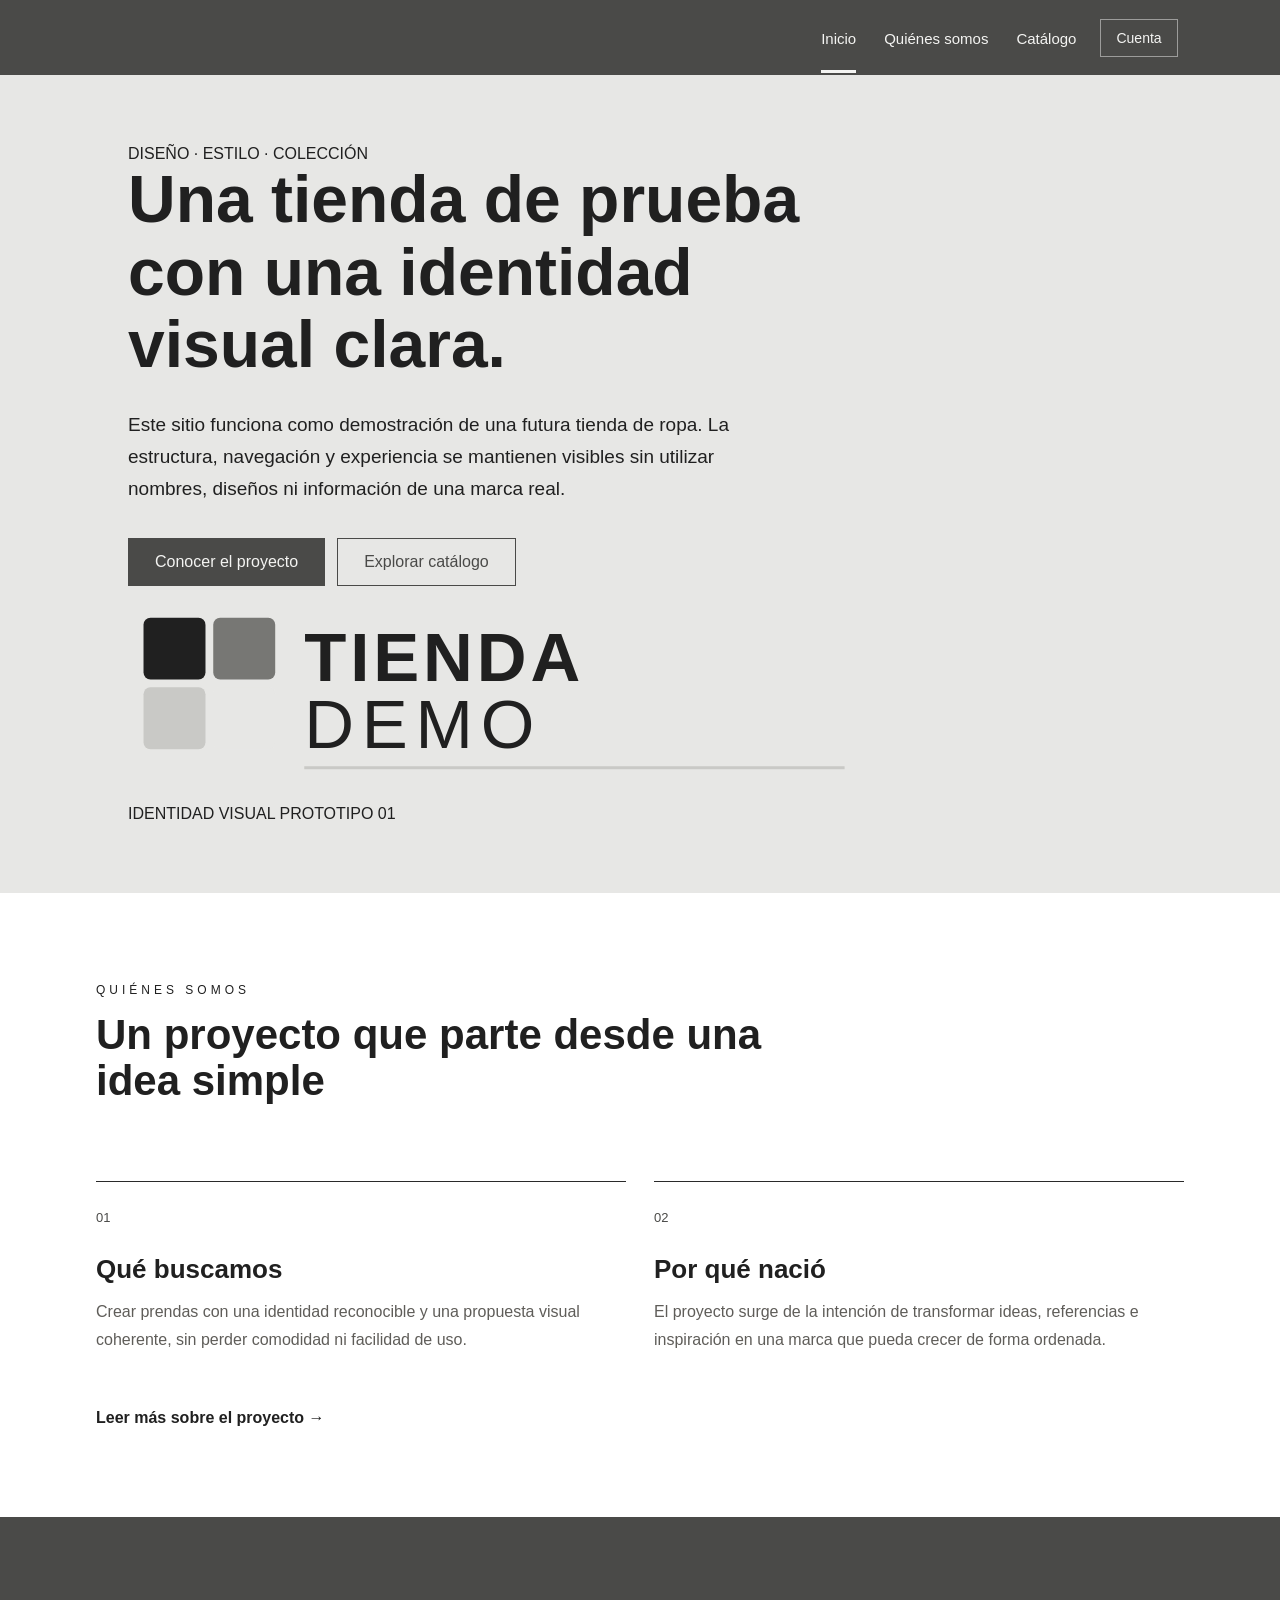
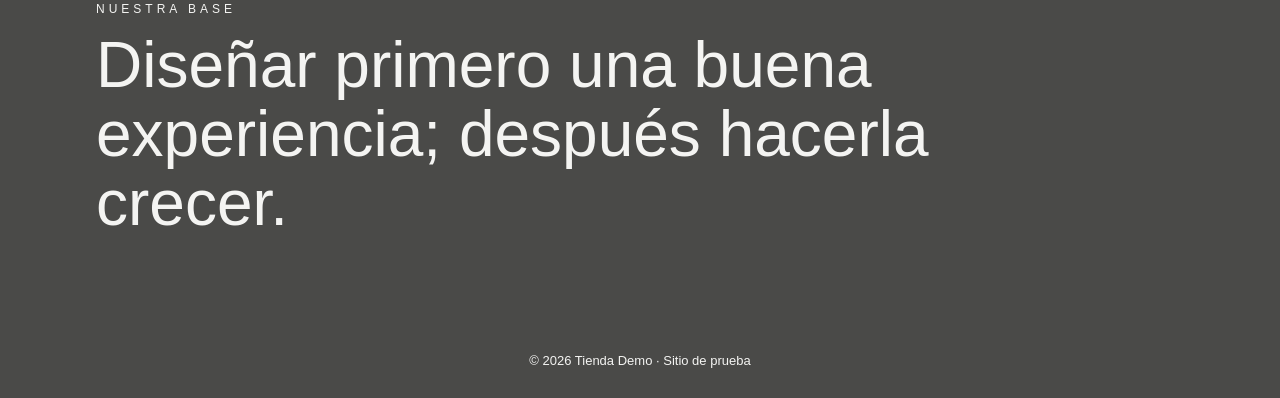
==== commit 3c45124b: "Agregar identidad visual genérica al inicio" ====
--- a/index.html
+++ b/index.html
@@ -4,12 +4,14 @@
     <meta charset="UTF-8">
     <meta name="viewport" content="width=device-width, initial-scale=1.0">
     <title>Tienda Demo | Inicio</title>
-    <link rel="stylesheet" href="css/styles.css?v=20260929-3">
+    <link rel="stylesheet" href="css/styles.css?v=20260930-visual1">
 </head>
 <body>
 
     <header class="header">
-        <a class="logo" href="index.html">TIENDA DEMO</a>
+        <a class="logo logo-imagen" href="index.html" aria-label="Tienda Demo">
+            <img src="imagenes/logo-demo.svg" alt="Tienda Demo">
+        </a>
 
         <div class="header-derecha">
             <nav class="nav" aria-label="Menú principal">
@@ -24,20 +26,33 @@
 
     <main>
         <section class="hero hero-inicio">
-            <div class="hero-contenido">
-                <p class="subtitulo">DISEÑO · ESTILO · COLECCIÓN</p>
+            <div class="hero-layout">
+                <div class="hero-contenido">
+                    <p class="subtitulo">DISEÑO · ESTILO · COLECCIÓN</p>
 
-                <h1>Una marca creada con una idea detrás.</h1>
+                    <h1>Una tienda de prueba con una identidad visual clara.</h1>
 
-                <p class="descripcion">
-                    Este sitio es una demostración pública de una futura marca de ropa.
-                    La propuesta busca unir diseño, identidad y prendas de uso cotidiano
-                    dentro de una experiencia simple y cercana.
-                </p>
+                    <p class="descripcion">
+                        Este sitio funciona como demostración de una futura tienda de ropa.
+                        La estructura, navegación y experiencia se mantienen visibles sin
+                        utilizar nombres, diseños ni información de una marca real.
+                    </p>
 
-                <div class="acciones-hero">
-                    <a class="boton" href="html/quienes-somos.html">Conocer nuestra historia</a>
-                    <a class="boton boton-secundario" href="html/catalogo.html">Explorar catálogo</a>
+                    <div class="acciones-hero">
+                        <a class="boton" href="html/quienes-somos.html">Conocer el proyecto</a>
+                        <a class="boton boton-secundario" href="html/catalogo.html">Explorar catálogo</a>
+                    </div>
+                </div>
+
+                <div class="hero-visual-demo" aria-label="Identidad visual de demostración">
+                    <div class="hero-logo-marco">
+                        <img src="imagenes/logo-demo.svg" alt="Tienda Demo">
+                    </div>
+
+                    <div class="hero-visual-pie">
+                        <span>IDENTIDAD VISUAL</span>
+                        <span>PROTOTIPO 01</span>
+                    </div>
                 </div>
             </div>
         </section>
